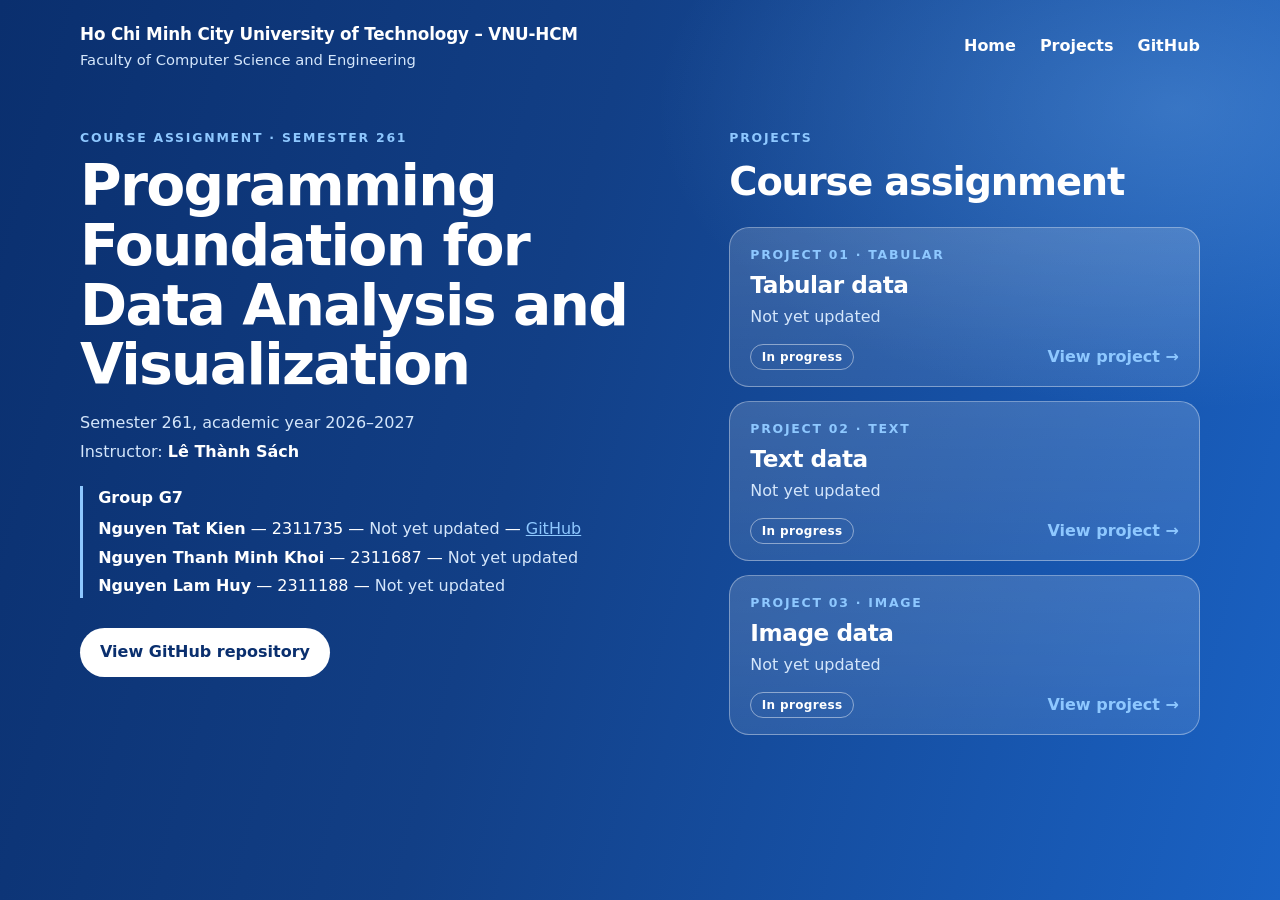
==== docs/index.html @ c70bbf6a "feat: landing page; update: image part" ====
<!DOCTYPE html>
<html lang="en">
<head>
  <meta charset="utf-8">
  <meta name="viewport" content="width=device-width, initial-scale=1">
  <title>G7 — Programming Foundation for Data Analysis and Visualization</title>
  <link rel="stylesheet" href="css/site.css">
</head>
<body data-page="home">
  <header class="topbar">
    <div class="topbar-inner">
      <div class="brand">
        <p class="brand-title">Ho Chi Minh City University of Technology – VNU-HCM</p>
        <p class="brand-sub">Faculty of Computer Science and Engineering</p>
      </div>
      <nav class="nav" aria-label="Primary">
        <a href="index.html" aria-current="page">Home</a>
        <a href="#projects">Projects</a>
        <a href="https://github.com/tatkien/programming-for-ai" data-repo-link target="_blank" rel="noopener noreferrer">GitHub</a>
      </nav>
    </div>
  </header>

  <main class="hero">
    <section class="intro">
      <p class="kicker">Course assignment · Semester 261</p>
      <h1>Programming Foundation for Data Analysis and Visualization</h1>
      <p class="meta-line">Semester 261, academic year 2026–2027</p>
      <p class="meta-line">Instructor: <strong>Lê Thành Sách</strong></p>
      <div class="group">
        <p class="group-name">Group <span data-group-name>G7</span></p>
        <ul class="members" data-member-list>
          <li><strong>Nguyen Tat Kien</strong> — 2311735 — <span class="role">Not yet updated</span> — <a href="https://github.com/tatkien" target="_blank" rel="noopener noreferrer">GitHub</a></li>
          <li><strong>Nguyen Thanh Minh Khoi</strong> — 2311687 — <span class="role">Not yet updated</span></li>
          <li><strong>Nguyen Lam Huy</strong> — 2311188 — <span class="role">Not yet updated</span></li>
        </ul>
      </div>
      <a class="btn" href="https://github.com/tatkien/programming-for-ai" data-repo-link target="_blank" rel="noopener noreferrer">View GitHub repository</a>
    </section>

    <section class="projects" id="projects">
      <p class="kicker">Projects</p>
      <h2>Course assignment</h2>
      <div class="cards">
        <article class="card" data-project="tabular">
          <p class="kicker">Project 01 · Tabular</p>
          <h3>Tabular data</h3>
          <p class="summary">Not yet updated</p>
          <p class="card-foot">
            <span class="pill" data-status="draft">In progress</span>
            <a href="tabular.html">View project →</a>
          </p>
        </article>
        <article class="card" data-project="text">
          <p class="kicker">Project 02 · Text</p>
          <h3>Text data</h3>
          <p class="summary">Not yet updated</p>
          <p class="card-foot">
            <span class="pill" data-status="draft">In progress</span>
            <a href="text.html">View project →</a>
          </p>
        </article>
        <article class="card" data-project="image">
          <p class="kicker">Project 03 · Image</p>
          <h3>Image data</h3>
          <p class="summary">Not yet updated</p>
          <p class="card-foot">
            <span class="pill" data-status="draft">In progress</span>
            <a href="image.html">View project →</a>
          </p>
        </article>
      </div>
    </section>
  </main>

  <noscript>
    <p class="noscript-note">Projects: <a href="tabular.html">Tabular</a>, <a href="text.html">Text</a>, <a href="image.html">Image</a>.</p>
  </noscript>
  <script src="js/render.js"></script>
</body>
</html>
---- docs/css/site.css ----
:root {
  --bg-deep: #0a2f6e;
  --bg-bright: #1a62c4;
  --text: #ffffff;
  --muted: #d4e6fb;
  --label: #8ec8ff;
  --card: rgba(255, 255, 255, 0.1);
  --card-border: rgba(255, 255, 255, 0.35);
  --font: "Segoe UI", system-ui, sans-serif;
}

* {
  box-sizing: border-box;
}

html {
  scroll-behavior: smooth;
}

body {
  margin: 0;
  min-height: 100vh;
  font-family: var(--font);
  color: var(--text);
  background-color: var(--bg-deep);
  background-image:
    radial-gradient(900px 520px at 92% 12%, rgba(142, 200, 255, 0.28), transparent 58%),
    linear-gradient(105deg, var(--bg-deep) 0%, #123f86 42%, var(--bg-bright) 100%);
  background-attachment: fixed;
  line-height: 1.5;
}

::selection {
  background: rgba(142, 200, 255, 0.35);
}

a:focus-visible,
.btn:focus-visible {
  outline: 2px solid #ffffff;
  outline-offset: 3px;
}

.topbar {
  padding: 1.35rem 0 0.4rem;
}

.topbar-inner,
.hero,
.sheet,
.noscript-note {
  width: min(1120px, calc(100% - 3rem));
  margin-inline: auto;
}

.topbar-inner {
  display: flex;
  justify-content: space-between;
  align-items: center;
  gap: 1.5rem;
}

.brand-title,
.brand-sub,
.kicker,
.meta-line,
.group-name {
  margin: 0;
}

.brand-title {
  font-size: 1.05rem;
  font-weight: 700;
  letter-spacing: -0.01em;
}

.brand-sub {
  margin-top: 0.15rem;
  color: var(--muted);
  font-size: 0.92rem;
}

.nav {
  display: flex;
  gap: 1.5rem;
}

.nav a {
  color: var(--text);
  font-weight: 600;
  text-decoration: none;
}

.nav a:hover {
  color: var(--label);
}

.hero {
  display: grid;
  grid-template-columns: minmax(0, 1.15fr) minmax(280px, 0.9fr);
  gap: 3rem;
  align-items: start;
  padding: 3.2rem 0 4.5rem;
}

.kicker {
  color: var(--label);
  font-size: 0.78rem;
  font-weight: 600;
  letter-spacing: 0.14em;
  text-transform: uppercase;
}

.kicker a {
  color: inherit;
  text-decoration: none;
}

.kicker a:hover {
  text-decoration: underline;
}

.intro h1,
.sheet h1 {
  margin: 0.55rem 0 1rem;
  font-size: clamp(2.3rem, 4.6vw, 3.55rem);
  font-weight: 700;
  letter-spacing: -0.03em;
  line-height: 1.05;
}

.sheet h1 {
  font-size: clamp(2rem, 4vw, 2.8rem);
}

.meta-line {
  margin-top: 0.35rem;
  color: var(--muted);
}

.meta-line strong {
  color: var(--text);
}

.group {
  margin: 1.35rem 0 1.5rem;
  padding-left: 0.95rem;
  border-left: 3px solid var(--label);
}

.group-name {
  font-weight: 700;
}

.members {
  margin: 0.45rem 0 0;
  padding: 0;
  list-style: none;
}

.members li {
  margin: 0.28rem 0;
}

.members a {
  color: var(--label);
}

.role,
.pending {
  color: var(--muted);
}

.btn {
  display: inline-flex;
  align-items: center;
  margin-top: 0.35rem;
  padding: 0.78rem 1.25rem;
  border-radius: 999px;
  background: #ffffff;
  color: var(--bg-deep);
  font-weight: 700;
  text-decoration: none;
}

.btn:hover {
  background: #e7f1ff;
}

.projects h2 {
  margin: 0.35rem 0 1rem;
  font-size: clamp(1.8rem, 3vw, 2.4rem);
  font-weight: 700;
  letter-spacing: -0.03em;
}

.cards {
  display: grid;
  gap: 0.85rem;
}

.card,
.panel {
  background: linear-gradient(180deg, rgba(255, 255, 255, 0.16), var(--card));
  border: 1px solid var(--card-border);
  border-radius: 1.25rem;
}

.card {
  padding: 1.15rem 1.25rem 1rem;
}

.card h3 {
  margin: 0.45rem 0 0.4rem;
  font-size: 1.45rem;
  font-weight: 700;
  letter-spacing: -0.02em;
  line-height: 1.15;
}

.summary {
  margin: 0;
  color: var(--muted);
}

.card-foot {
  display: flex;
  justify-content: space-between;
  align-items: center;
  gap: 0.75rem;
  margin: 0.95rem 0 0;
}

.card-foot a {
  color: var(--label);
  font-weight: 600;
  text-decoration: none;
}

.card-foot a:hover {
  text-decoration: underline;
}

.pill {
  display: inline-flex;
  align-items: center;
  padding: 0.18rem 0.65rem;
  border: 1px solid rgba(255, 255, 255, 0.45);
  border-radius: 999px;
  color: var(--text);
  font-size: 0.75rem;
  font-weight: 600;
  letter-spacing: 0.03em;
}

.pill.ready {
  background: #ffffff;
  border-color: #ffffff;
  color: var(--bg-deep);
}

.sheet {
  padding: 2.2rem 0 4.5rem;
}

.sheet .meta-line {
  display: flex;
  flex-wrap: wrap;
  align-items: center;
  gap: 0.45rem 0.7rem;
}

.panel {
  margin-top: 1rem;
  padding: 1.2rem 1.35rem 1.3rem;
}

.panel > h2 {
  margin: 0 0 0.9rem;
  font-size: 1.15rem;
  font-weight: 700;
}

.meta {
  display: grid;
  grid-template-columns: 9.5rem 1fr;
  gap: 0.75rem 1rem;
  align-items: baseline;
  margin: 0;
}

.meta dt {
  color: var(--label);
  font-size: 0.75rem;
  font-weight: 600;
  letter-spacing: 0.08em;
  text-transform: uppercase;
}

.meta dd {
  margin: 0;
  color: var(--muted);
}

.meta a {
  color: var(--label);
  font-weight: 600;
}

.prose h2,
.prose h3 {
  font-weight: 700;
  letter-spacing: -0.02em;
}

.prose h2 {
  margin: 1.35rem 0 0.55rem;
  font-size: 1.35rem;
}

.prose h2:first-child {
  margin-top: 0;
}

.prose h3 {
  margin: 1rem 0 0.4rem;
  font-size: 1.05rem;
}

.prose p,
.prose li {
  color: var(--muted);
}

.prose p {
  margin: 0.55rem 0;
  line-height: 1.6;
}

.prose ul {
  margin: 0.4rem 0 0.8rem;
  padding-left: 1.2rem;
}

.prose a {
  color: var(--label);
}

.prose img {
  display: block;
  max-width: 100%;
  height: auto;
  margin: 0.7rem 0;
  border-radius: 0.75rem;
  background: rgba(255, 255, 255, 0.06);
}

.prose table {
  width: 100%;
  margin: 0.8rem 0 1rem;
  border-collapse: collapse;
}

.prose th,
.prose td {
  padding: 0.55rem 0.7rem;
  border-bottom: 1px solid rgba(255, 255, 255, 0.25);
  text-align: left;
  vertical-align: top;
}

.prose th {
  color: var(--label);
  font-size: 0.78rem;
  font-weight: 700;
  letter-spacing: 0.04em;
}

.prose code {
  padding: 0.1em 0.35em;
  border-radius: 0.3rem;
  background: rgba(0, 0, 0, 0.25);
  font-family: Consolas, "Courier New", monospace;
  font-size: 0.92em;
}

.prose pre {
  margin: 0.7rem 0 1rem;
  padding: 0.9rem 1rem;
  overflow-x: auto;
  border-radius: 0.75rem;
  background: rgba(0, 0, 0, 0.28);
}

.prose pre code {
  padding: 0;
  background: none;
}

.noscript-note {
  padding-bottom: 2rem;
  color: var(--muted);
}

.noscript-note a {
  color: var(--label);
}

@media (max-width: 860px) {
  body {
    background-attachment: scroll;
  }

  .topbar-inner,
  .hero {
    display: block;
  }

  .nav {
    margin-top: 0.9rem;
    gap: 1rem;
  }

  .hero {
    padding-top: 2rem;
  }

  .projects {
    margin-top: 2.4rem;
  }
}

@media (max-width: 640px) {
  .topbar-inner,
  .hero,
  .sheet,
  .noscript-note {
    width: min(1120px, calc(100% - 2rem));
  }

  .meta {
    grid-template-columns: 1fr;
    gap: 0.2rem 0;
  }

  .meta dd {
    margin-bottom: 0.75rem;
  }
}
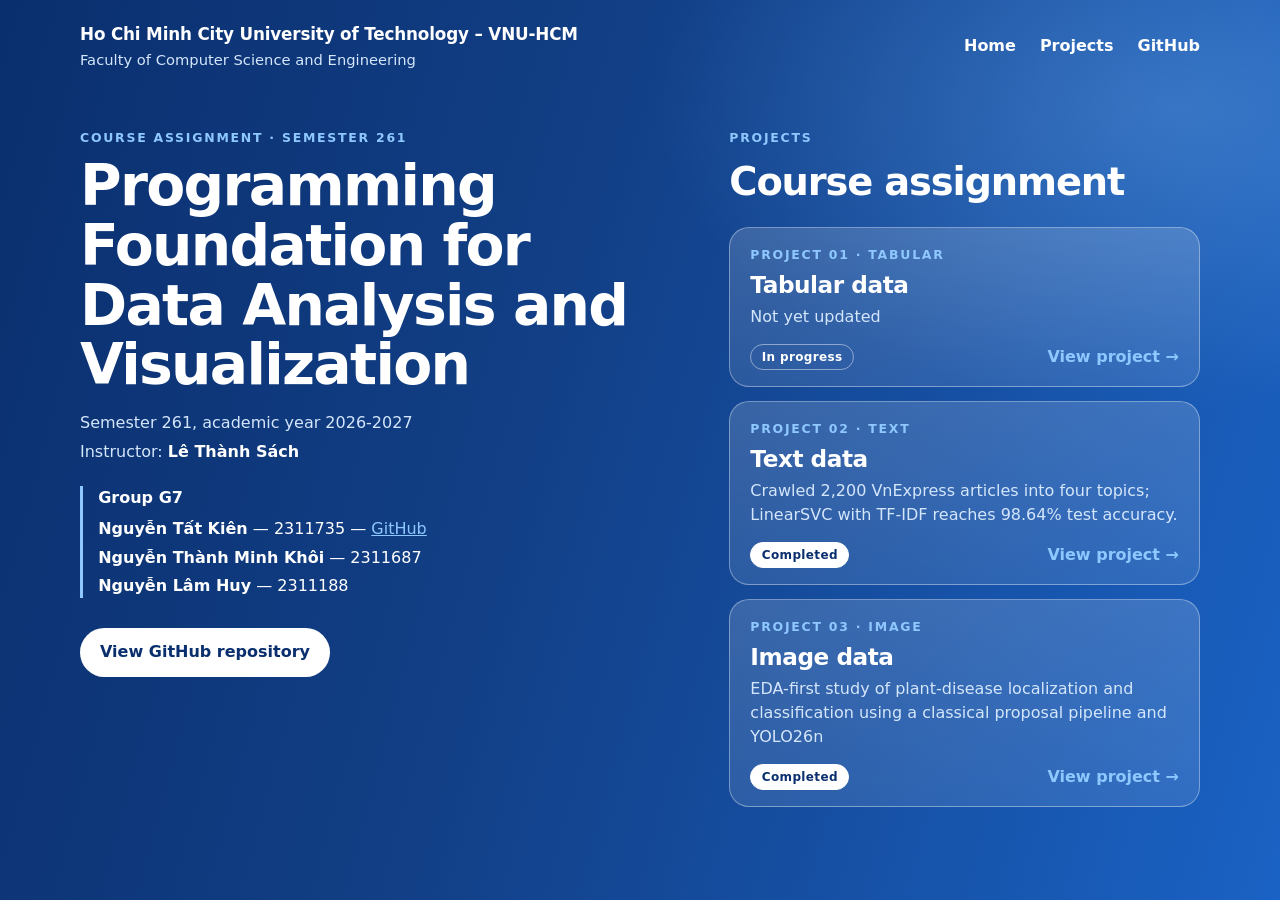
==== commit a604c6cc: "feat: Update UI" ====
--- a/docs/index.html
+++ b/docs/index.html
@@ -25,14 +25,14 @@
     <section class="intro">
       <p class="kicker">Course assignment · Semester 261</p>
       <h1>Programming Foundation for Data Analysis and Visualization</h1>
-      <p class="meta-line">Semester 261, academic year 2026–2027</p>
+      <p class="meta-line">Semester 261, academic year 2026-2027</p>
       <p class="meta-line">Instructor: <strong>Lê Thành Sách</strong></p>
       <div class="group">
         <p class="group-name">Group <span data-group-name>G7</span></p>
         <ul class="members" data-member-list>
-          <li><strong>Nguyen Tat Kien</strong> — 2311735 — <span class="role">Not yet updated</span> — <a href="https://github.com/tatkien" target="_blank" rel="noopener noreferrer">GitHub</a></li>
-          <li><strong>Nguyen Thanh Minh Khoi</strong> — 2311687 — <span class="role">Not yet updated</span></li>
-          <li><strong>Nguyen Lam Huy</strong> — 2311188 — <span class="role">Not yet updated</span></li>
+          <li><strong>Nguyễn Tất Kiên</strong> — 2311735 — <a href="https://github.com/tatkien" target="_blank" rel="noopener noreferrer">GitHub</a></li>
+          <li><strong>Nguyễn Thành Minh Khôi</strong> — 2311687</li>
+          <li><strong>Nguyễn Lâm Huy</strong> — 2311188</li>
         </ul>
       </div>
       <a class="btn" href="https://github.com/tatkien/programming-for-ai" data-repo-link target="_blank" rel="noopener noreferrer">View GitHub repository</a>
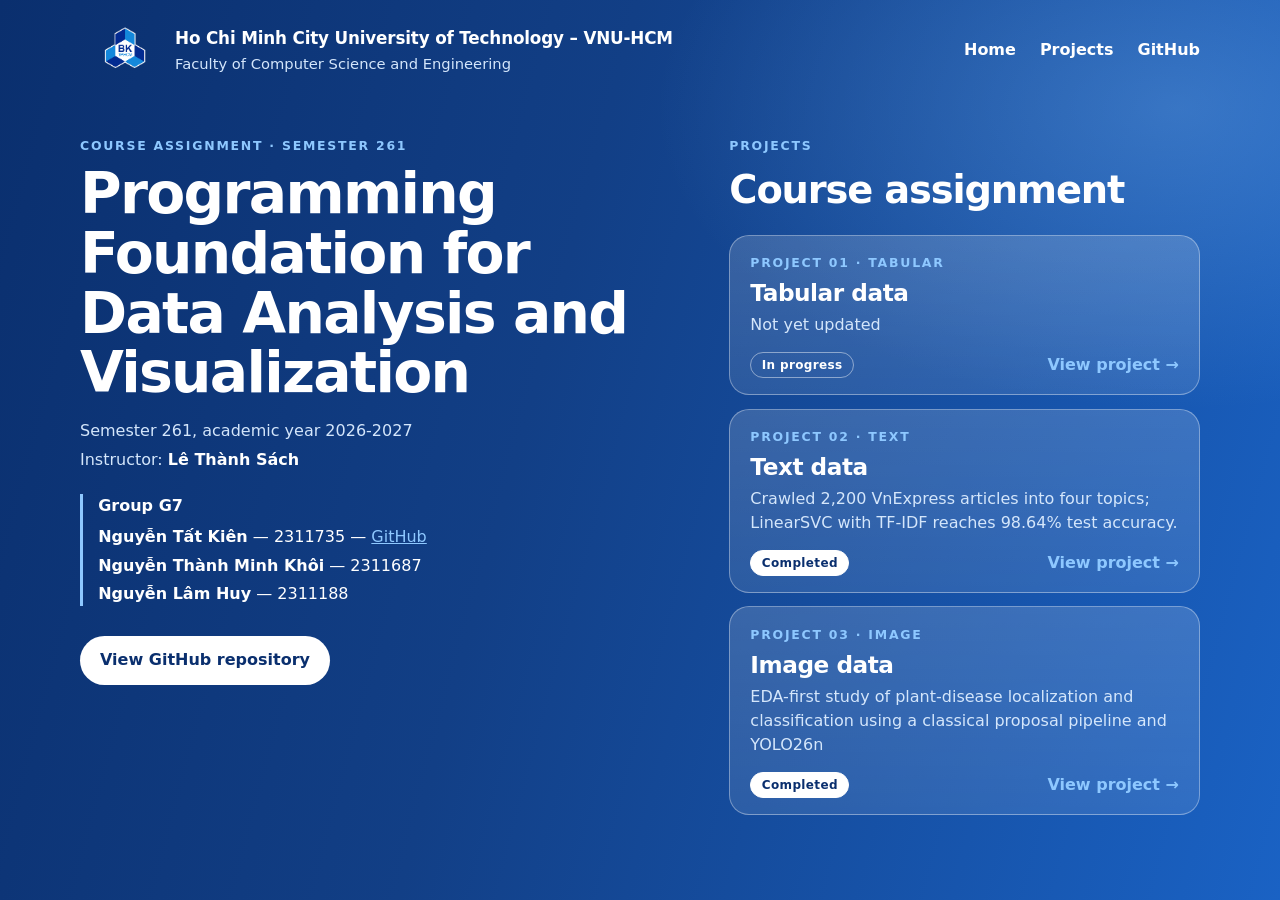
==== commit d7a71ce4: "feat: Update logo for UI" ====
--- a/docs/index.html
+++ b/docs/index.html
@@ -10,8 +10,11 @@
   <header class="topbar">
     <div class="topbar-inner">
       <div class="brand">
-        <p class="brand-title">Ho Chi Minh City University of Technology – VNU-HCM</p>
-        <p class="brand-sub">Faculty of Computer Science and Engineering</p>
+        <img class="brand-logo" src="assets/0.png" alt="BK TP.HCM">
+        <div>
+          <p class="brand-title">Ho Chi Minh City University of Technology – VNU-HCM</p>
+          <p class="brand-sub">Faculty of Computer Science and Engineering</p>
+        </div>
       </div>
       <nav class="nav" aria-label="Primary">
         <a href="index.html" aria-current="page">Home</a>
--- a/docs/css/site.css
+++ b/docs/css/site.css
@@ -59,6 +59,19 @@
   gap: 1.5rem;
 }
 
+.brand {
+  display: flex;
+  align-items: center;
+  gap: 0.85rem;
+  min-width: 0;
+}
+
+.brand-logo {
+  height: 3.6rem;
+  width: auto;
+  flex: none;
+}
+
 .brand-title,
 .brand-sub,
 .kicker,
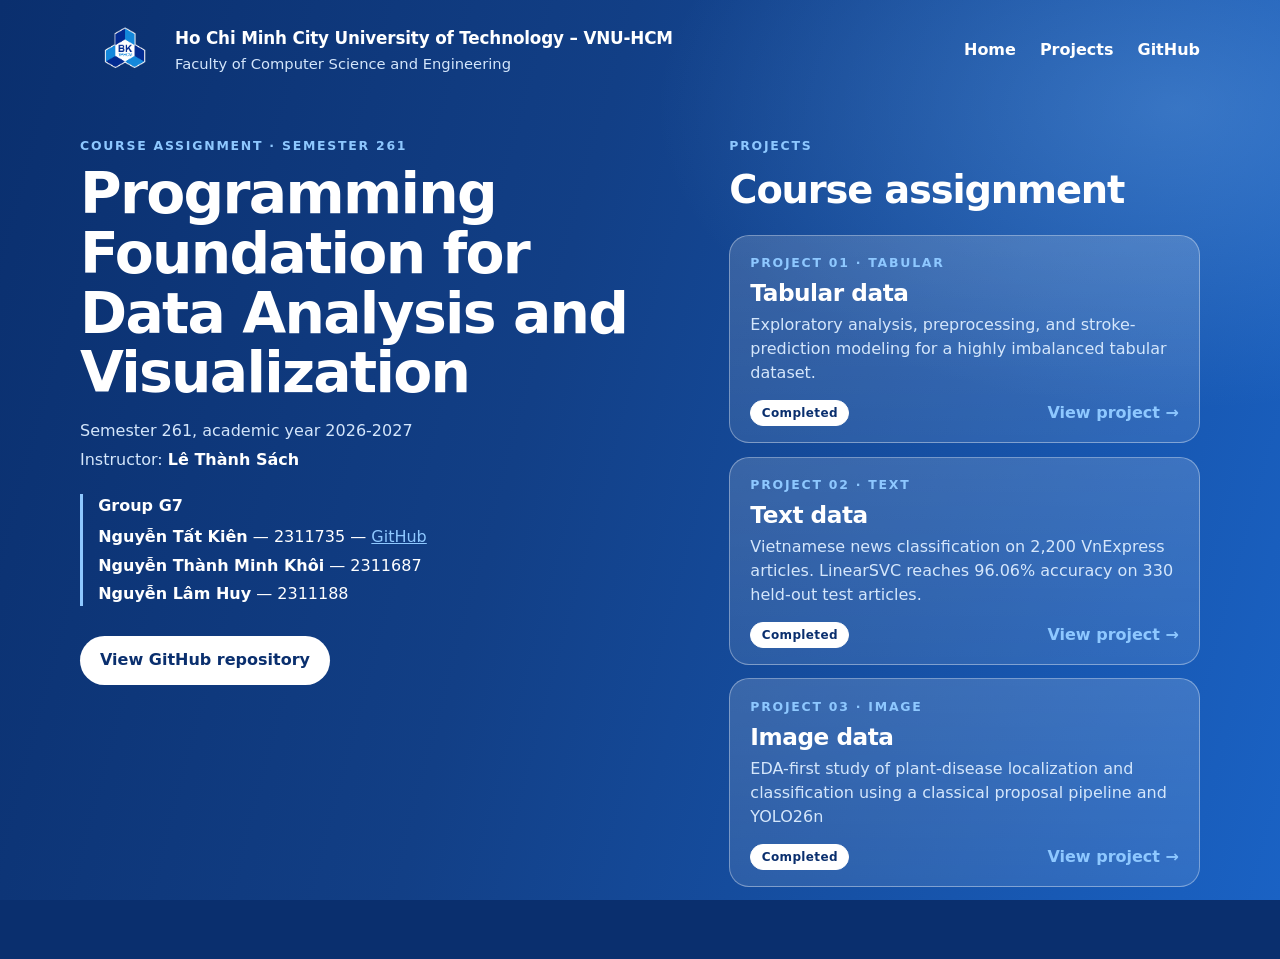
==== commit b03d54f9: "UPDATE: Update Text-part" ====
--- a/docs/index.html
+++ b/docs/index.html
@@ -57,9 +57,9 @@
         <article class="card" data-project="text">
           <p class="kicker">Project 02 · Text</p>
           <h3>Text data</h3>
-          <p class="summary">Not yet updated</p>
+          <p class="summary">Vietnamese news classification on 2,200 VnExpress articles. LinearSVC reaches 96.06% accuracy on 330 held-out test articles.</p>
           <p class="card-foot">
-            <span class="pill" data-status="draft">In progress</span>
+            <span class="pill" data-status="ready">Completed</span>
             <a href="text.html">View project →</a>
           </p>
         </article>
--- a/docs/css/site.css
+++ b/docs/css/site.css
@@ -362,7 +362,7 @@
   display: block;
   max-width: 100%;
   height: auto;
-  margin: 0.7rem 0;
+  margin: 0.7rem auto;
   border-radius: 0.75rem;
   background: rgba(255, 255, 255, 0.06);
 }
